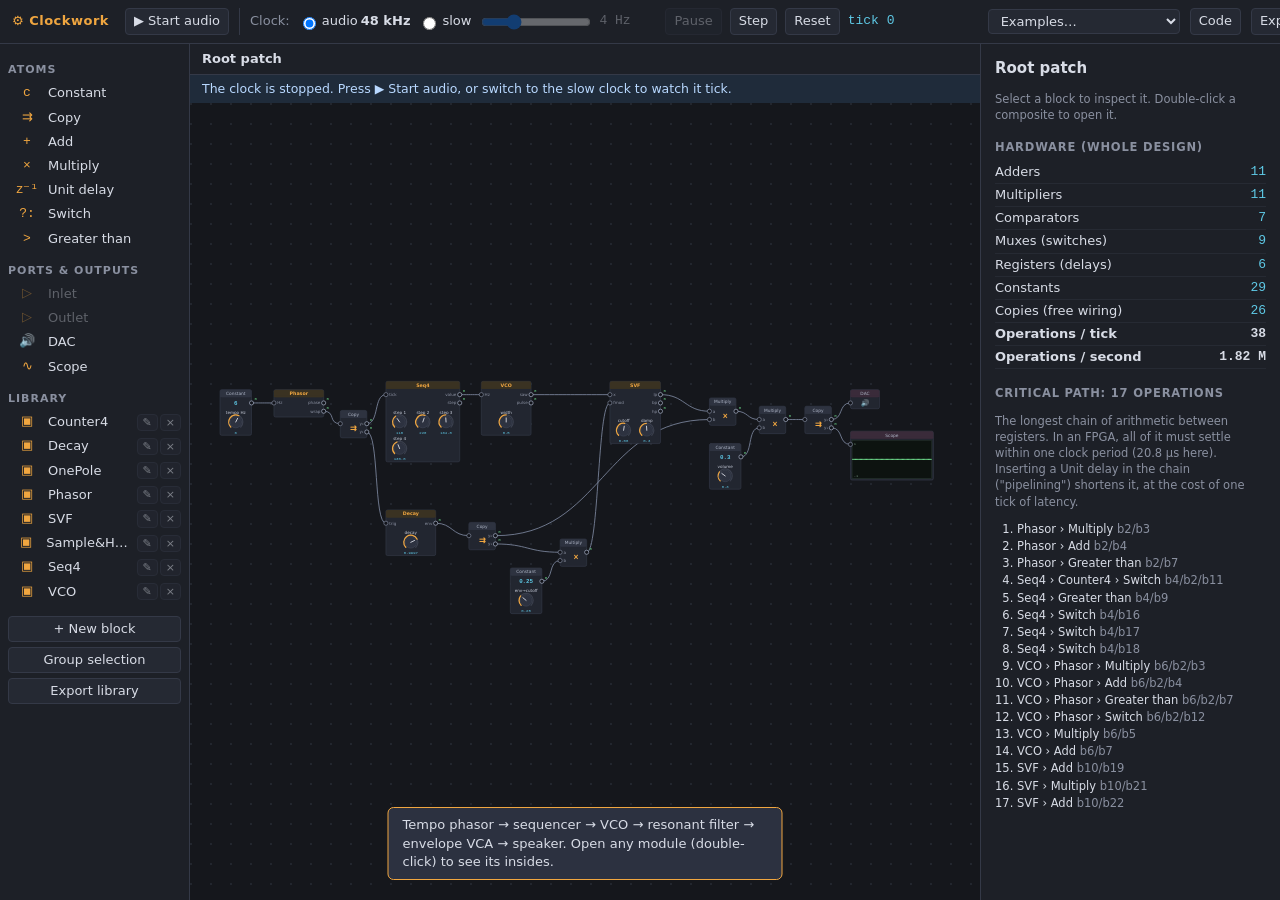
==== index.html @ 2e357cfc "Clockwork: transparent dataflow synthesizer MVP Seven atomic blocks on one 48 kHz clock, composite b" ====
<!doctype html>
<html lang="en">
<head>
  <meta charset="utf-8">
  <title>Clockwork — a transparent dataflow synthesizer</title>
  <meta name="viewport" content="width=device-width, initial-scale=1">
  <link rel="stylesheet" href="css/style.css">
</head>
<body>
  <header id="top">
    <div class="brand">⚙ Clockwork</div>
    <button id="btn-audio" title="Start or stop the 48 kHz audio clock">▶ Start audio</button>
    <div class="group clock">
      <span class="dim">Clock:</span>
      <label title="Run the design at the audio sample rate"><input type="radio" name="mode" value="audio"> audio <b id="fs"></b></label>
      <label title="Run the design slowly on the main thread, so you can watch every value change"><input type="radio" name="mode" value="slow"> slow</label>
      <span id="slow-controls">
        <input type="range" id="slow-rate" min="0" max="1" step="0.001" title="Slow clock rate">
        <span id="slow-rate-label" class="mono"></span>
        <button id="btn-pause" title="Pause / run the slow clock">Pause</button>
      </span>
      <button id="btn-step" title="Advance exactly one tick (Space)">Step</button>
      <button id="btn-reset" title="Clear every register to 0 (hardware reset)">Reset</button>
      <span id="ticks" class="mono">tick 0</span>
    </div>
    <div class="spacer"></div>
    <select id="examples" title="Load an example patch"></select>
    <button id="btn-code" title="Show the program the patch compiles to">Code</button>
    <button id="btn-export" title="Download the project as JSON">Export</button>
    <button id="btn-import" title="Load a project or library JSON file">Import</button>
    <button id="btn-help" title="How this works">?</button>
  </header>

  <div id="main">
    <aside id="palette"></aside>
    <section id="center">
      <div id="crumbs"></div>
      <div id="banner"></div>
      <svg id="canvas"></svg>
      <div id="toast"></div>
    </section>
    <aside id="inspector"></aside>
  </div>

  <dialog id="code-dlg">
    <h2>Compiled program</h2>
    <p class="dim small">This is exactly what runs on every audio block. Each wire is a variable <code>nK</code>; each unit delay is a variable that keeps its value between ticks. Constants come from <code>p[]</code> so turning a knob never recompiles.</p>
    <pre class="code"></pre>
    <button class="close">Close</button>
  </dialog>

  <dialog id="help-dlg">
    <h2>How Clockwork works</h2>
    <p><b>One clock.</b> 48 000 times per second, every block computes exactly once. Each wire carries one number per tick.</p>
    <p><b>Seven atoms.</b> Constant, Copy, Add, Multiply, Unit delay, Switch, Greater-than. Everything else — oscillators, sequencers, envelopes, filters — is built from them. Open any library block to see how.</p>
    <p><b>Unit delay = register.</b> It outputs what its input was on the previous tick. Any feedback loop must pass through one; a loop without a delay is a <i>combinational loop</i> and is rejected, just as in FPGA design.</p>
    <p><b>Explicit fan-out.</b> An output drives exactly one input. Use Copy to send a signal to two places.</p>
    <p><b>Clock enables.</b> To run something slower than the clock (a sequencer step, a sample-and-hold), put a Switch in front of a register so it only updates when an "enable" pulse is 1. See <i>Sample&amp;Hold</i>, <i>Counter4</i>, <i>Seq4</i>.</p>
    <p><b>Control panels.</b> Inside a composite, select a Constant and tick "Show as a control". It becomes a knob, toggle or button on every instance's face.</p>
    <h3>Editing</h3>
    <ul>
      <li>Click or drag blocks from the left palette. Drag from an output port (right side) to an input port (left side) to wire.</li>
      <li>Drag a wire off an input to move or remove it. Click a wire and press Delete to remove it.</li>
      <li>Shift-click or shift-drag to select several blocks; <kbd>Ctrl+G</kbd> groups them into a new composite block.</li>
      <li>Double-click a composite to open it (<kbd>Esc</kbd> goes back up). Double-click a constant or knob to type a value.</li>
      <li>Drag the background to pan, scroll to zoom, <kbd>F</kbd> to fit. <kbd>Ctrl+D</kbd> duplicates.</li>
      <li>Slow clock: watch values tick; <kbd>Space</kbd> or Step advances one tick.</li>
    </ul>
    <p class="dim small">Your project autosaves in this browser. Use Export/Import to move it elsewhere.</p>
    <button class="close">Close</button>
  </dialog>

  <input type="file" id="file-input" accept=".json,application/json" hidden>

  <script src="js/blocks.js"></script>
  <script src="js/compiler.js"></script>
  <script src="js/library.js"></script>
  <script src="js/engine.js"></script>
  <script src="js/editor.js"></script>
  <script src="js/app.js"></script>
</body>
</html>
---- css/style.css ----
:root {
  --bg: #15171c; --panel: #1d2027; --panel2: #252933; --line: #343947;
  --text: #d8dce6; --dim: #8a90a0; --accent: #f0a640; --accent2: #5ec8e5;
  --wire: #7f8aa3; --err: #ff6b6b; --ok: #6fdc8c;
  --mono: ui-monospace, 'SF Mono', Menlo, Consolas, monospace;
}
* { box-sizing: border-box; }
html, body { margin: 0; height: 100%; background: var(--bg); color: var(--text); font: 13px/1.4 system-ui, sans-serif; overflow: hidden; }
button, select, input, textarea { font: inherit; color: var(--text); background: var(--panel2); border: 1px solid var(--line); border-radius: 4px; padding: 3px 8px; }
button { cursor: pointer; }
button:hover { border-color: var(--accent); }
button.on { background: #3b2d14; border-color: var(--accent); color: var(--accent); }
button.danger:hover { border-color: var(--err); color: var(--err); }
.mono, code, kbd { font-family: var(--mono); }
.dim { color: var(--dim); }
.small { font-size: 11.5px; }

#top { display: flex; align-items: center; gap: 10px; height: 44px; padding: 0 12px; background: var(--panel); border-bottom: 1px solid var(--line); white-space: nowrap; }
.brand { font-weight: 700; color: var(--accent); letter-spacing: .5px; margin-right: 6px; }
.group { display: flex; align-items: center; gap: 8px; padding: 0 10px; border-left: 1px solid var(--line); }
.group label { display: flex; align-items: center; gap: 3px; cursor: pointer; }
#slow-controls { display: flex; align-items: center; gap: 6px; }
#slow-controls.off { opacity: .35; }
#slow-rate { width: 110px; padding: 0; }
#slow-rate-label { min-width: 60px; }
#ticks { min-width: 110px; color: var(--accent2); }
.spacer { flex: 1; }

#main { display: flex; height: calc(100% - 44px); }
#palette { width: 190px; background: var(--panel); border-right: 1px solid var(--line); overflow-y: auto; padding: 6px 8px 20px; }
#palette h3 { font-size: 11px; text-transform: uppercase; letter-spacing: 1px; color: var(--dim); margin: 12px 0 4px; }
.pitem { display: flex; align-items: center; gap: 8px; padding: 3px 6px; border-radius: 4px; cursor: grab; user-select: none; flex: 1; min-width: 0; }
.pitem:hover { background: var(--panel2); }
.pitem.disabled { opacity: .35; cursor: not-allowed; }
.psym { width: 26px; text-align: center; font-family: var(--mono); color: var(--accent); }
.pname { overflow: hidden; text-overflow: ellipsis; }
.libitem { display: flex; align-items: center; }
.libitem .mini { padding: 0 5px; font-size: 11px; margin-left: 2px; opacity: .5; }
.libitem:hover .mini { opacity: 1; }
.pbuttons { display: flex; flex-direction: column; gap: 5px; margin-top: 12px; }

#center { flex: 1; position: relative; display: flex; flex-direction: column; min-width: 0; }
#crumbs { padding: 6px 12px; background: var(--panel); border-bottom: 1px solid var(--line); }
.crumb { color: var(--text); }
a.crumb { color: var(--accent2); cursor: pointer; text-decoration: underline; }
.crumb.cur { font-weight: 600; }
.sep { color: var(--dim); }
.hint { font-size: 11.5px; margin-left: 8px; }
#banner > div { padding: 5px 12px; font-size: 12.5px; }
#banner .err { background: #3a1f22; color: #ffb3b3; }
#banner .info { background: #1f2b3a; color: #b8d8ff; }
#canvas { flex: 1; width: 100%; display: block; cursor: default; user-select: none; touch-action: none; }
.griddot { fill: #262a33; }
#toast { position: absolute; left: 50%; bottom: 20px; transform: translateX(-50%); background: #2c3140; border: 1px solid var(--accent); padding: 8px 14px; border-radius: 6px; max-width: 70%; opacity: 0; pointer-events: none; transition: opacity .2s; }
#toast.show { opacity: 1; }

/* ---- patch drawing ---- */
.wire { fill: none; stroke: var(--wire); stroke-width: 2; }
.wire.temp { stroke: var(--accent); stroke-dasharray: 5 4; }
.wirehit { fill: none; stroke: transparent; stroke-width: 12; cursor: pointer; }
[data-wire]:hover .wire { stroke: #b6c0d8; }
[data-wire].selected .wire { stroke: var(--accent); stroke-width: 3; }
.boxsel { fill: rgba(240, 166, 64, .08); stroke: var(--accent); stroke-dasharray: 4 3; }

.block .body { fill: #222630; stroke: #3c4252; stroke-width: 1.2; }
.block .head { fill: #2e3340; }
.block { cursor: move; }
.block.selected .body { stroke: var(--accent); stroke-width: 2; }
.block.problem .body { stroke: var(--err); stroke-width: 2.5; fill: #33222a; }
.block text { fill: var(--text); text-anchor: middle; pointer-events: none; }
.block .title { font-size: 10.5px; fill: #aeb5c6; }
.block .symbol { font: 600 20px var(--mono); fill: var(--accent); }
.block .symbol.small { font-size: 16px; }
.block .cval { font: 600 14px var(--mono); fill: var(--accent2); }
.block .pname { font: 12px var(--mono); fill: #cfe7ff; }
.block .plabel { font-size: 10px; fill: var(--dim); text-anchor: start; }
.block .plabel.r { text-anchor: end; }
.block .val { font: 10px var(--mono); fill: var(--ok); text-anchor: start; }
.block .note { font-size: 10.5px; fill: var(--dim); font-style: italic; }
.t-comp .head { fill: #3a3222; }
.t-comp .title { fill: var(--accent); font-weight: 600; font-size: 11.5px; }
.t-delay .head { fill: #23384a; }
.t-delay .symbol { fill: var(--accent2); }
.t-inlet .head, .t-outlet .head { fill: #2b3a2e; }
.t-dac .head, .t-scope .head { fill: #3a2b3a; }
.port { fill: #11131a; stroke: #8b93a7; stroke-width: 1.5; cursor: crosshair; }
.port:hover { fill: var(--accent); stroke: var(--accent); }
.port.out { stroke: #b8c2d8; }

.screen { fill: #0d1310; stroke: #2b3a30; }
.trace { fill: none; stroke: var(--ok); stroke-width: 1.3; }
.dots circle { fill: var(--ok); }
.block .hi, .block .lo { font: 9px var(--mono); fill: #6d8a75; text-anchor: start; }

.ctl { cursor: ns-resize; }
.ctl[data-kind=toggle], .ctl[data-kind=button] { cursor: pointer; }
.ctlhit { fill: transparent; }
.ctl:hover .ctlhit { fill: rgba(255, 255, 255, .04); }
.block .clabel { font-size: 10px; fill: #c6cbd8; }
.block .cvalsm { font: 9.5px var(--mono); fill: var(--accent2); }
.knob { fill: #2d3240; stroke: #4a5163; }
.karc { fill: none; stroke: var(--accent); stroke-width: 3; stroke-linecap: round; }
.karc.bg { stroke: #3a3f4d; }
.kptr { stroke: #e8ebf2; stroke-width: 2; stroke-linecap: round; }
.toggle { fill: #3a3f4d; stroke: #4a5163; }
.toggle.on { fill: #6b4a14; stroke: var(--accent); }
.tknob { fill: #e8ebf2; }
.button { fill: #3a3f4d; stroke: #4a5163; stroke-width: 2; }
.button.on { fill: var(--accent); stroke: #ffd28a; }

/* ---- inspector ---- */
#inspector { width: 300px; background: var(--panel); border-left: 1px solid var(--line); overflow-y: auto; padding: 10px 14px 30px; }
#inspector h2 { font-size: 15px; margin: 4px 0 8px; }
#inspector h3 { font-size: 11.5px; text-transform: uppercase; letter-spacing: .8px; color: var(--dim); margin: 16px 0 6px; }
#inspector h3.err, ul.err { color: var(--err); }
#inspector ul { padding-left: 18px; margin: 4px 0; }
.eq { font: 600 14px var(--mono); color: var(--accent2); background: #171a20; padding: 6px 8px; border-radius: 4px; }
.field { display: flex; align-items: center; gap: 8px; margin: 6px 0; }
.field > span { width: 92px; color: var(--dim); flex-shrink: 0; }
.field input, .field select, .field textarea { flex: 1; min-width: 0; }
.field.col { flex-direction: column; align-items: stretch; }
.field.check > span { width: auto; color: var(--text); }
.field.check input { flex: none; width: auto; margin: 0 4px 0 0; }
table.res { width: 100%; border-collapse: collapse; }
table.res td { padding: 2px 0; border-bottom: 1px solid #262a33; }
table.res td:last-child { text-align: right; font-family: var(--mono); color: var(--accent2); }
table.res tr.sum td { color: var(--text); font-weight: 600; }
pre.code { background: #11131a; border: 1px solid var(--line); border-radius: 4px; padding: 8px; overflow: auto; font: 12px/1.45 var(--mono); color: #cdd6e8; white-space: pre; }
pre.code.small { font-size: 11px; white-space: pre-wrap; word-break: break-all; }
ol.crit { padding-left: 22px; margin: 4px 0; }
ol.crit li { margin: 1px 0; }
details summary { cursor: pointer; color: var(--dim); margin-top: 12px; }

dialog { background: var(--panel); color: var(--text); border: 1px solid var(--line); border-radius: 8px; max-width: 900px; width: 80vw; }
dialog::backdrop { background: rgba(0, 0, 0, .55); }
#code-dlg pre { max-height: 65vh; }
dialog .close { margin-top: 8px; }
kbd { background: var(--panel2); border: 1px solid var(--line); border-radius: 3px; padding: 0 4px; font-size: 11px; }
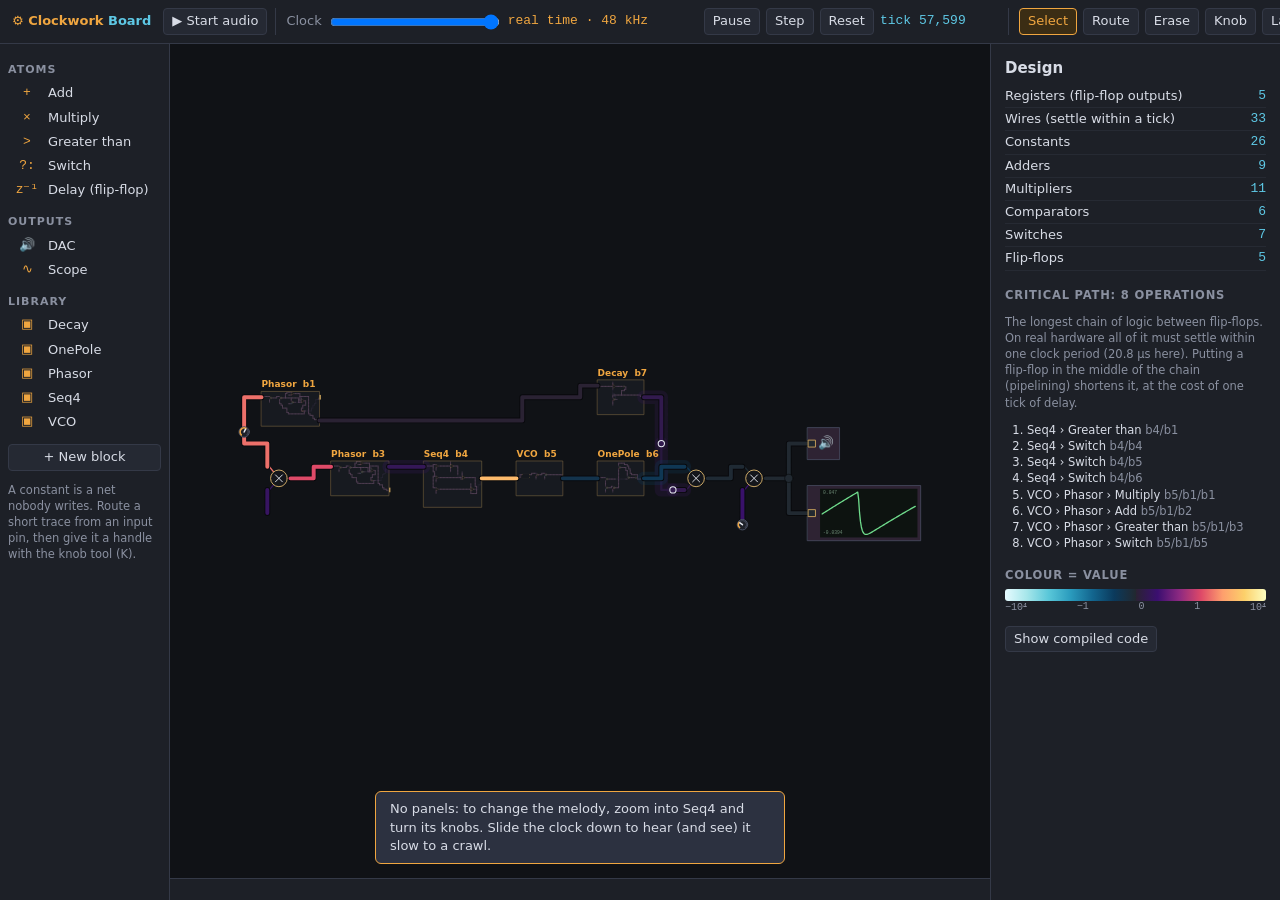
==== commit ad4bfaa4: "Board: flip-flop semantics, style lab, CI Logic ICs settle within the tick; the Delay is a flip-flop" ====
--- a/index.html
+++ b/index.html
@@ -2,81 +2,77 @@
 <html lang="en">
 <head>
   <meta charset="utf-8">
-  <title>Clockwork — a transparent dataflow synthesizer</title>
+  <title>Clockwork Board — nets as registers</title>
   <meta name="viewport" content="width=device-width, initial-scale=1">
-  <link rel="stylesheet" href="css/style.css">
+  <link rel="stylesheet" href="css/grid.css">
 </head>
 <body>
   <header id="top">
-    <div class="brand">⚙ Clockwork</div>
-    <button id="btn-audio" title="Start or stop the 48 kHz audio clock">▶ Start audio</button>
+    <div class="brand">⚙ Clockwork <span>Board</span></div>
+    <button id="btn-audio" title="Switch the DAC (speaker output) on or off">▶ Start audio</button>
     <div class="group clock">
-      <span class="dim">Clock:</span>
-      <label title="Run the design at the audio sample rate"><input type="radio" name="mode" value="audio"> audio <b id="fs"></b></label>
-      <label title="Run the design slowly on the main thread, so you can watch every value change"><input type="radio" name="mode" value="slow"> slow</label>
-      <span id="slow-controls">
-        <input type="range" id="slow-rate" min="0" max="1" step="0.001" title="Slow clock rate">
-        <span id="slow-rate-label" class="mono"></span>
-        <button id="btn-pause" title="Pause / run the slow clock">Pause</button>
-      </span>
-      <button id="btn-step" title="Advance exactly one tick (Space)">Step</button>
-      <button id="btn-reset" title="Clear every register to 0 (hardware reset)">Reset</button>
+      <span class="dim">Clock</span>
+      <input type="range" id="rate" min="0" max="1" step="0.001" title="Clock rate: far right is real time (one tick per audio sample)">
+      <span id="rate-label" class="mono"></span>
+      <button id="btn-run" title="Pause or run the clock">Pause</button>
+      <button id="btn-step" title="Advance exactly one tick (.)">Step</button>
+      <button id="btn-reset" title="Clear every written register to 0">Reset</button>
       <span id="ticks" class="mono">tick 0</span>
     </div>
+    <div class="group tools">
+      <button data-tool="select" title="Select, move blocks, turn knobs (V)">Select</button>
+      <button data-tool="route" title="Route traces: click to start, click for corners, / flips the corner, Tab drops a via, Esc ends (W)">Route</button>
+      <button data-tool="erase" title="Scrub away traces on the active layer; Shift = both layers; right-drag erases in any tool (E)">Erase</button>
+      <button data-tool="knob" title="Add or remove a handle on a net nobody writes (K)">Knob</button>
+      <button id="btn-layer" title="Active layer (Tab)">Layer: top</button>
+    </div>
     <div class="spacer"></div>
-    <select id="examples" title="Load an example patch"></select>
-    <button id="btn-code" title="Show the program the patch compiles to">Code</button>
-    <button id="btn-export" title="Download the project as JSON">Export</button>
-    <button id="btn-import" title="Load a project or library JSON file">Import</button>
-    <button id="btn-help" title="How this works">?</button>
+    <button id="btn-style" title="Try different ways of drawing operations, branch points, direction and registers">Style ▾</button>
+    <select id="examples"></select>
+    <button id="btn-export">Export</button>
+    <button id="btn-import">Import</button>
+    <button id="btn-help">?</button>
+    <a class="link" href="index_old.html" title="The original patch editor">Patch editor</a>
   </header>
-
   <div id="main">
     <aside id="palette"></aside>
     <section id="center">
-      <div id="crumbs"></div>
       <div id="banner"></div>
-      <svg id="canvas"></svg>
+      <canvas id="grid"></canvas>
+      <div id="status" class="mono"></div>
       <div id="toast"></div>
+      <div id="style-pop" hidden></div>
     </section>
     <aside id="inspector"></aside>
   </div>
 
   <dialog id="code-dlg">
     <h2>Compiled program</h2>
-    <p class="dim small">This is exactly what runs on every audio block. Each wire is a variable <code>nK</code>; each unit delay is a variable that keeps its value between ticks. Constants come from <code>p[]</code> so turning a knob never recompiles.</p>
+    <p class="dim small">Every block computes from the registers as they are now, then every register latches at once.</p>
     <pre class="code"></pre>
     <button class="close">Close</button>
   </dialog>
 
   <dialog id="help-dlg">
-    <h2>How Clockwork works</h2>
-    <p><b>One clock.</b> 48 000 times per second, every block computes exactly once. Each wire carries one number per tick.</p>
-    <p><b>Seven atoms.</b> Constant, Copy, Add, Multiply, Unit delay, Switch, Greater-than. Everything else — oscillators, sequencers, envelopes, filters — is built from them. Open any library block to see how.</p>
-    <p><b>Unit delay = register.</b> It outputs what its input was on the previous tick. Any feedback loop must pass through one; a loop without a delay is a <i>combinational loop</i> and is rejected, just as in FPGA design.</p>
-    <p><b>Explicit fan-out.</b> An output drives exactly one input. Use Copy to send a signal to two places.</p>
-    <p><b>Clock enables.</b> To run something slower than the clock (a sequencer step, a sample-and-hold), put a Switch in front of a register so it only updates when an "enable" pulse is 1. See <i>Sample&amp;Hold</i>, <i>Counter4</i>, <i>Seq4</i>.</p>
-    <p><b>Control panels.</b> Inside a composite, select a Constant and tick "Show as a control". It becomes a knob, toggle or button on every instance's face.</p>
-    <h3>Editing</h3>
-    <ul>
-      <li>Click or drag blocks from the left palette. Drag from an output port (right side) to an input port (left side) to wire.</li>
-      <li>Drag a wire off an input to move or remove it. Click a wire and press Delete to remove it.</li>
-      <li>Shift-click or shift-drag to select several blocks; <kbd>Ctrl+G</kbd> groups them into a new composite block.</li>
-      <li>Double-click a composite to open it (<kbd>Esc</kbd> goes back up). Double-click a constant or knob to type a value.</li>
-      <li>Drag the background to pan, scroll to zoom, <kbd>F</kbd> to fit. <kbd>Ctrl+D</kbd> duplicates.</li>
-      <li>Slow clock: watch values tick; <kbd>Space</kbd> or Step advances one tick.</li>
-    </ul>
-    <p class="dim small">Your project autosaves in this browser. Use Export/Import to move it elsewhere.</p>
+    <h2>Clockwork Board</h2>
+    <p><b>ICs and nets.</b> Blocks are ICs with pins. A net is a set of connected traces carrying one number, shown as the trace colour. Logic ICs (add, multiply, compare, switch) settle within the tick, like gates on a real board.</p>
+    <p><b>Flip-flops are the registers.</b> The Delay IC is a flip-flop: the net it drives is a register that only changes at the clock edge. Every feedback loop needs one; a loop without one is an error. The right-hand panel shows the critical path: the longest chain of logic between flip-flops.</p>
+    <p><b>Unwritten nets are constants.</b> Route a short trace from an input pin and give it a handle with the knob tool. A net that an IC drives can't have a handle.</p>
+    <p><b>Routing.</b> With Route (W): click a pin, a trace or empty board to start. Click to place corners and press / to flip the corner. Finish on a pin or a trace to connect. A trace can't cross another net on the same layer: press Tab to drop a via and continue on the bottom layer, which passes under everything. Click a trace with Select to pick the track between junctions; Delete removes it, Shift+Delete removes the whole net.</p>
+    <p><b>Style lab.</b> The Style menu changes how operations, branch points, direction and registers are drawn. <a href="styles.html">Compare them side by side.</a></p>
+    <p><b>Zoom is navigation.</b> Every composite IC shows its own board inside. Scroll in until its traces are big and you are working inside it. The definition is shared, but each instance keeps its own knob values. Double-click an IC to fly into it, Z or Esc to back out, H to see everything.</p>
+    <p><b>One clock.</b> The slider runs the design from 0.5 ticks/s up to real time (48 000 ticks/s, one per audio sample). With audio on, the speaker holds the DAC between ticks, so slow clocks are clicks and real time is sound.</p>
+    <h3>Keys</h3>
+    <p>V select · W route · E erase · K knob · Tab layer/via · / flip corner · Esc end route · R rotate · Delete · Space-drag or middle-drag pan · wheel zoom · . step</p>
     <button class="close">Close</button>
   </dialog>
+  <input type="file" id="file-input" accept=".json" hidden>
 
-  <input type="file" id="file-input" accept=".json,application/json" hidden>
-
-  <script src="js/blocks.js"></script>
-  <script src="js/compiler.js"></script>
-  <script src="js/library.js"></script>
-  <script src="js/engine.js"></script>
-  <script src="js/editor.js"></script>
-  <script src="js/app.js"></script>
+  <script src="js/grid/model.js"></script>
+  <script src="js/grid/compiler.js"></script>
+  <script src="js/grid/library.js"></script>
+  <script src="js/grid/engine.js"></script>
+  <script src="js/grid/view.js"></script>
+  <script src="js/grid/app.js"></script>
 </body>
 </html>
--- a/css/grid.css
+++ b/css/grid.css
@@ -0,0 +1,81 @@
+:root {
+  --bg: #121419; --panel: #1d2027; --panel2: #252933; --line: #343947;
+  --text: #d8dce6; --dim: #8a90a0; --accent: #f0a640; --accent2: #5ec8e5; --err: #ff6b6b;
+  --mono: ui-monospace, 'SF Mono', Menlo, Consolas, monospace;
+}
+* { box-sizing: border-box; }
+html, body { margin: 0; height: 100%; background: var(--bg); color: var(--text); font: 13px/1.4 system-ui, sans-serif; overflow: hidden; }
+button, select, input, textarea { font: inherit; color: var(--text); background: var(--panel2); border: 1px solid var(--line); border-radius: 4px; padding: 3px 8px; }
+button { cursor: pointer; }
+button:hover { border-color: var(--accent); }
+button.on { background: #3b2d14; border-color: var(--accent); color: var(--accent); }
+button.bot { background: #14303b; border-color: var(--accent2); color: var(--accent2); }
+button.danger:hover { border-color: var(--err); color: var(--err); }
+.mono, code { font-family: var(--mono); }
+.dim { color: var(--dim); }
+.small { font-size: 11.5px; }
+.err { color: var(--err); }
+a.link { color: var(--accent2); }
+
+#top { display: flex; align-items: center; gap: 8px; height: 44px; padding: 0 12px; background: var(--panel); border-bottom: 1px solid var(--line); white-space: nowrap; }
+.brand { font-weight: 700; color: var(--accent); margin-right: 4px; }
+.brand span { color: var(--accent2); font-weight: 600; }
+.group { display: flex; align-items: center; gap: 6px; padding-left: 10px; border-left: 1px solid var(--line); }
+#rate { width: 170px; padding: 0; }
+#rate-label { min-width: 190px; color: var(--accent); }
+#ticks { min-width: 120px; color: var(--accent2); }
+.spacer { flex: 1; }
+
+#main { display: flex; height: calc(100% - 44px); }
+#palette { width: 170px; background: var(--panel); border-right: 1px solid var(--line); overflow-y: auto; padding: 6px 8px 20px; }
+#palette h3 { font-size: 11px; text-transform: uppercase; letter-spacing: 1px; color: var(--dim); margin: 12px 0 4px; }
+.pitem { display: flex; gap: 8px; align-items: center; padding: 3px 6px; border-radius: 4px; cursor: pointer; user-select: none; }
+.pitem:hover { background: var(--panel2); }
+.pitem.on { background: #3b2d14; color: var(--accent); }
+.psym { width: 26px; text-align: center; font-family: var(--mono); color: var(--accent); }
+.pbuttons { margin-top: 10px; }
+.pbuttons button { width: 100%; }
+
+#center { flex: 1; position: relative; display: flex; flex-direction: column; min-width: 0; }
+#grid { flex: 1; width: 100%; min-height: 0; display: block; touch-action: none; }
+#status { height: 22px; padding: 3px 10px; font-size: 11.5px; color: var(--dim); background: var(--panel); border-top: 1px solid var(--line); overflow: hidden; white-space: nowrap; }
+#banner > div { padding: 5px 12px; font-size: 12.5px; }
+#banner .err { background: #3a1f22; color: #ffb3b3; }
+#toast { position: absolute; left: 50%; bottom: 36px; transform: translateX(-50%); background: #2c3140; border: 1px solid var(--accent); padding: 8px 14px; border-radius: 6px; max-width: 70%; opacity: 0; pointer-events: none; transition: opacity .2s; }
+#toast.show { opacity: 1; }
+
+#inspector { width: 290px; background: var(--panel); border-left: 1px solid var(--line); overflow-y: auto; padding: 10px 14px 30px; }
+#inspector h2 { font-size: 15px; margin: 4px 0 6px; }
+#inspector h3 { font-size: 11.5px; text-transform: uppercase; letter-spacing: .8px; color: var(--dim); margin: 16px 0 6px; }
+#inspector ul { padding-left: 18px; margin: 4px 0; }
+.eq { font: 600 14px var(--mono); color: var(--accent2); background: #171a20; padding: 6px 8px; border-radius: 4px; }
+.field { display: flex; align-items: center; gap: 8px; margin: 6px 0; }
+.field > span { width: 92px; color: var(--dim); flex-shrink: 0; }
+.field input, .field select, .field textarea { flex: 1; min-width: 0; }
+.field.col { flex-direction: column; align-items: stretch; }
+table.res, table.ports { width: 100%; border-collapse: collapse; }
+table.res td { padding: 2px 0; border-bottom: 1px solid #262a33; }
+table.res td:last-child { text-align: right; font-family: var(--mono); color: var(--accent2); }
+table.res tr.sum td { font-weight: 600; }
+table.ports input { width: 100%; padding: 1px 4px; }
+table.ports td:nth-child(3) { width: 52px; }
+.mini { padding: 0 6px; font-size: 11px; }
+ul.loops li { margin: 3px 0; font-size: 12px; word-break: break-all; }
+.legend { display: flex; height: 12px; border-radius: 3px; overflow: hidden; }
+.legend .bar { flex: 1; }
+.legend .neg { background: linear-gradient(to left, #22282f, #0b3a5c, #13668f, #2a9bbd, #59c7d9, #a6e6ea, #e6fbff); }
+.legend .pos { background: linear-gradient(to right, #2a2233, #3b0f70, #8c2981, #de4968, #fe9f6d, #fcd06a, #fcfdbf); }
+.legend-labels { display: flex; justify-content: space-between; font: 10px var(--mono); color: var(--dim); }
+pre.code { background: #11131a; border: 1px solid var(--line); border-radius: 4px; padding: 8px; overflow: auto; font: 12px/1.45 var(--mono); color: #cdd6e8; }
+pre.code.small { font-size: 11px; white-space: pre-wrap; word-break: break-all; }
+details summary { cursor: pointer; color: var(--dim); margin-top: 12px; }
+dialog { background: var(--panel); color: var(--text); border: 1px solid var(--line); border-radius: 8px; max-width: 900px; width: 80vw; }
+dialog::backdrop { background: rgba(0, 0, 0, .55); }
+#code-dlg pre { max-height: 65vh; }
+ol.crit { padding-left: 22px; margin: 4px 0; }
+#style-pop { position: absolute; top: 8px; right: 8px; background: var(--panel); border: 1px solid var(--line); border-radius: 8px; padding: 6px 12px 4px; z-index: 5; box-shadow: 0 6px 24px rgba(0,0,0,.5); }
+#style-pop fieldset { border: none; padding: 0; margin: 6px 0; }
+#style-pop legend { font-size: 11px; text-transform: uppercase; letter-spacing: .8px; color: var(--dim); margin-bottom: 2px; }
+#style-pop label { display: block; cursor: pointer; padding: 1px 0; }
+body.embed #top, body.embed #palette, body.embed #inspector, body.embed #status, body.embed #toast, body.embed #banner { display: none; }
+body.embed #main { height: 100%; }
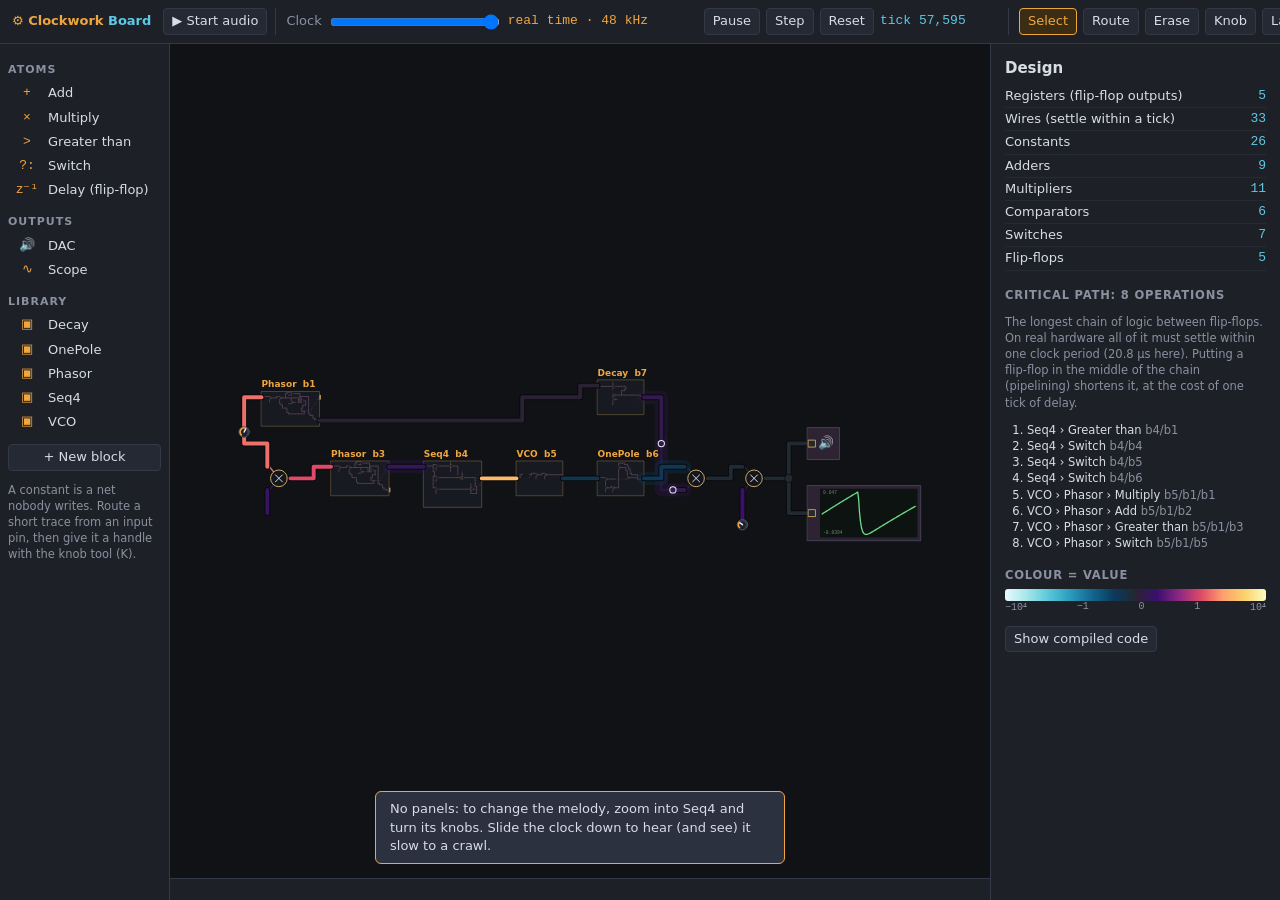
==== commit ffe2c3f4: "Board page title: ICs, traces and flip-flops Co-Authored-By: Claude Opus 5.5 <noreply@anthropic.com>" ====
--- a/index.html
+++ b/index.html
@@ -2,7 +2,7 @@
 <html lang="en">
 <head>
   <meta charset="utf-8">
-  <title>Clockwork Board — nets as registers</title>
+  <title>Clockwork Board — ICs, traces and flip-flops</title>
   <meta name="viewport" content="width=device-width, initial-scale=1">
   <link rel="stylesheet" href="css/grid.css">
 </head>
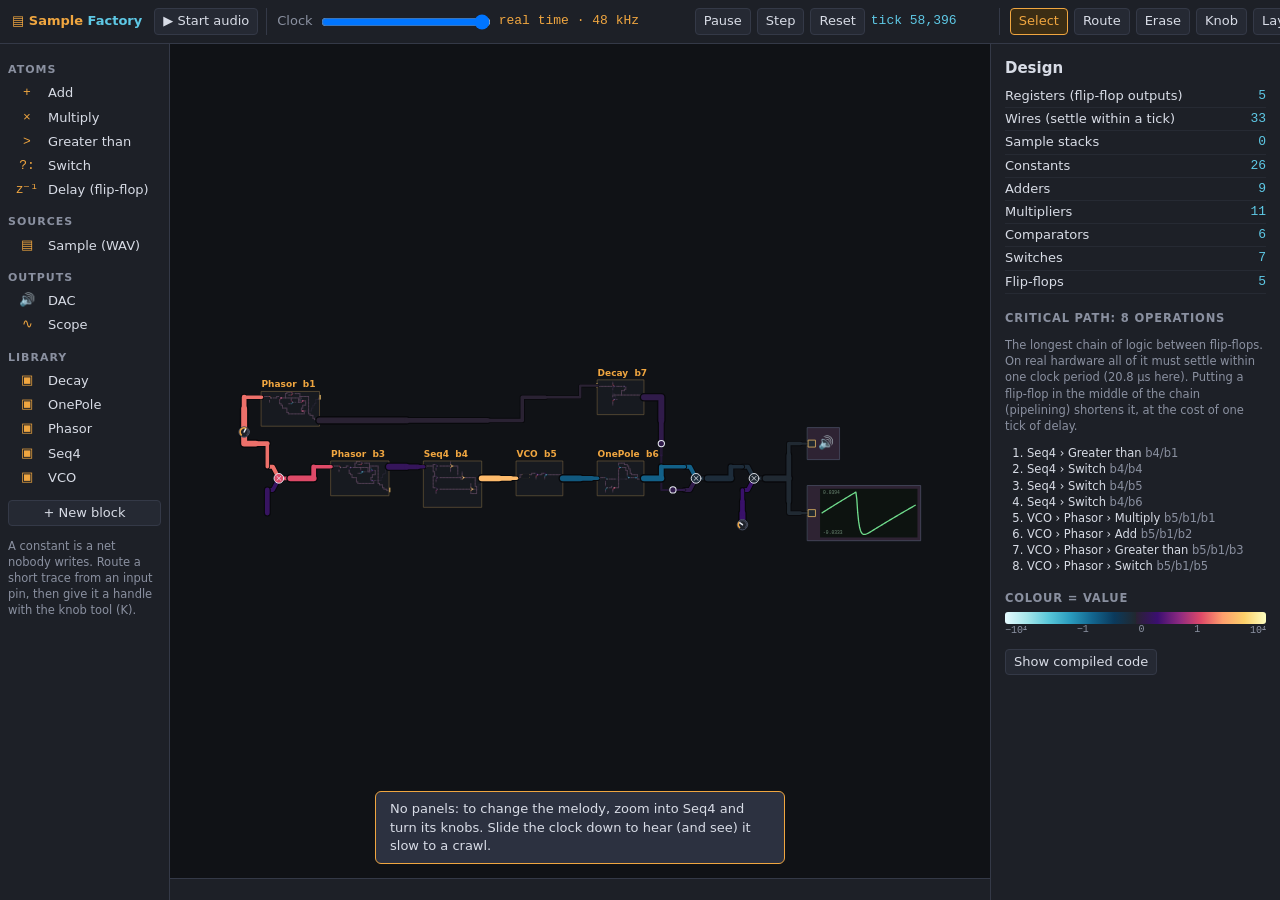
==== commit 14a94ac1: "Sample Factory: rename, and a Sample block that streams a WAV one sample per tick A Sample block hol" ====
--- a/index.html
+++ b/index.html
@@ -2,13 +2,13 @@
 <html lang="en">
 <head>
   <meta charset="utf-8">
-  <title>Clockwork Board — ICs, traces and flip-flops</title>
+  <title>Sample Factory — ICs, traces, flip-flops and sample stacks</title>
   <meta name="viewport" content="width=device-width, initial-scale=1">
   <link rel="stylesheet" href="css/grid.css">
 </head>
 <body>
   <header id="top">
-    <div class="brand">⚙ Clockwork <span>Board</span></div>
+    <div class="brand">▤ Sample <span>Factory</span></div>
     <button id="btn-audio" title="Switch the DAC (speaker output) on or off">▶ Start audio</button>
     <div class="group clock">
       <span class="dim">Clock</span>
@@ -54,9 +54,10 @@
   </dialog>
 
   <dialog id="help-dlg">
-    <h2>Clockwork Board</h2>
+    <h2>Sample Factory</h2>
     <p><b>ICs and nets.</b> Blocks are ICs with pins. A net is a set of connected traces carrying one number, shown as the trace colour. Logic ICs (add, multiply, compare, switch) settle within the tick, like gates on a real board.</p>
     <p><b>Flip-flops are the registers.</b> The Delay IC is a flip-flop: the net it drives is a register that only changes at the clock edge. Every feedback loop needs one; a loop without one is an error. The right-hand panel shows the critical path: the longest chain of logic between flip-flops.</p>
+    <p><b>Sample stacks.</b> A Sample block is a stack of every sample in a WAV file. Each tick it emits the next one, on the same clock edge where the flip-flops latch, so at real time it plays the song and at a slow clock you can step through it one sample at a time. Place one from the palette (Sources) or drop a WAV on the board; double-click the block to load a different file. Reset rewinds it. Songs stay in this browser and are not part of exported files.</p>
     <p><b>Unwritten nets are constants.</b> Route a short trace from an input pin and give it a handle with the knob tool. A net that an IC drives can't have a handle.</p>
     <p><b>Routing.</b> With Route (W): click a pin, a trace or empty board to start. Click to place corners and press / to flip the corner. Finish on a pin or a trace to connect. A trace can't cross another net on the same layer: press Tab to drop a via and continue on the bottom layer, which passes under everything. Click a trace with Select to pick the track between junctions; Delete removes it, Shift+Delete removes the whole net.</p>
     <p><b>Style lab.</b> The Style menu changes how operations, branch points, direction and registers are drawn. <a href="styles.html">Compare them side by side.</a></p>
@@ -67,11 +68,13 @@
     <button class="close">Close</button>
   </dialog>
   <input type="file" id="file-input" accept=".json" hidden>
+  <input type="file" id="wav-input" accept=".wav,audio/wav,audio/x-wav,audio/*" hidden>
 
   <script src="js/grid/model.js"></script>
   <script src="js/grid/compiler.js"></script>
   <script src="js/grid/library.js"></script>
   <script src="js/grid/engine.js"></script>
+  <script src="js/grid/samples.js"></script>
   <script src="js/grid/view.js"></script>
   <script src="js/grid/app.js"></script>
 </body>
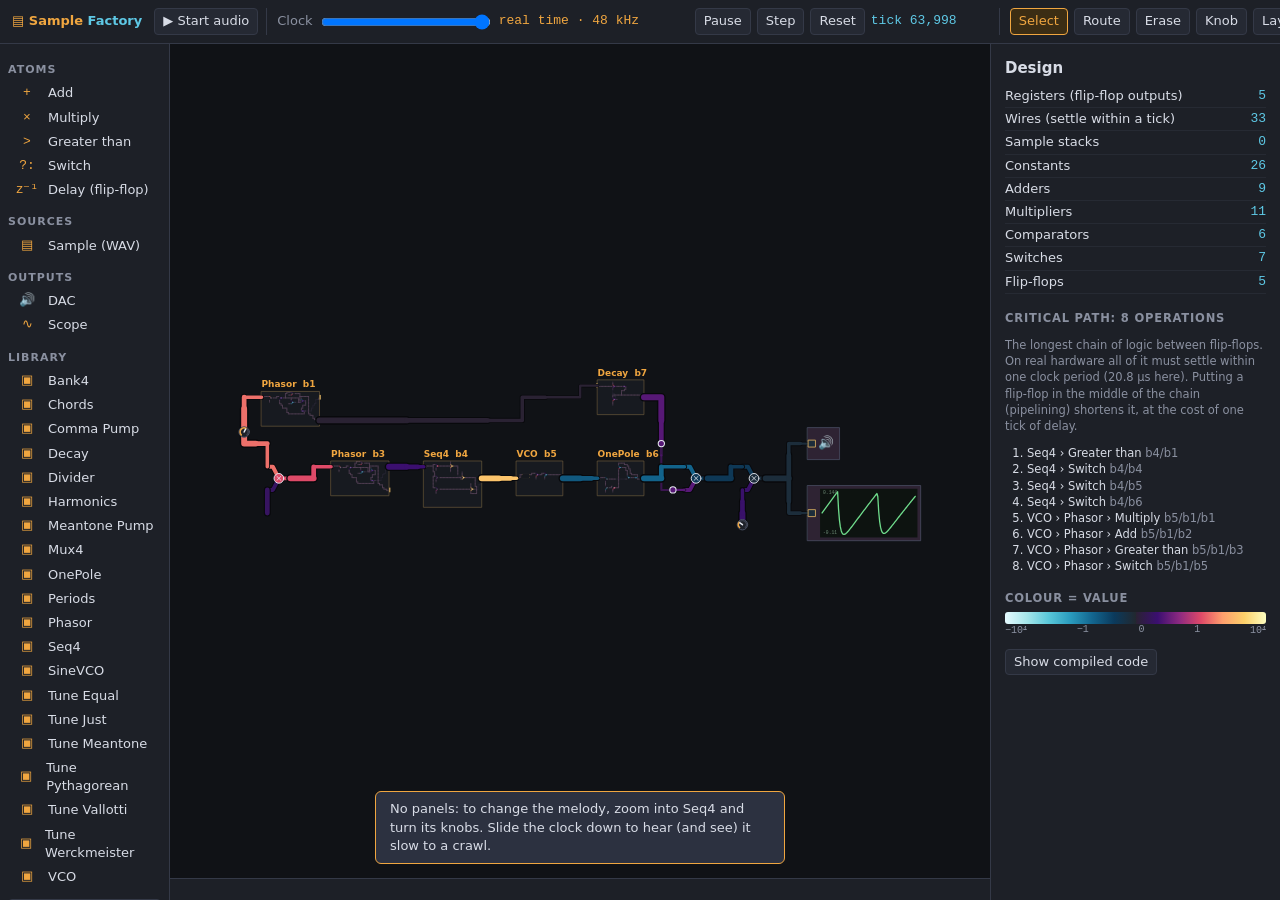
==== commit fc618eaa: "Tuning library for Benson ch. 5: tuning ROMs, scores, comma pump, dividers Six swappable Tune ROM ch" ====
--- a/index.html
+++ b/index.html
@@ -72,6 +72,7 @@
 
   <script src="js/grid/model.js"></script>
   <script src="js/grid/compiler.js"></script>
+  <script src="js/grid/tunings.js"></script>
   <script src="js/grid/library.js"></script>
   <script src="js/grid/engine.js"></script>
   <script src="js/grid/samples.js"></script>
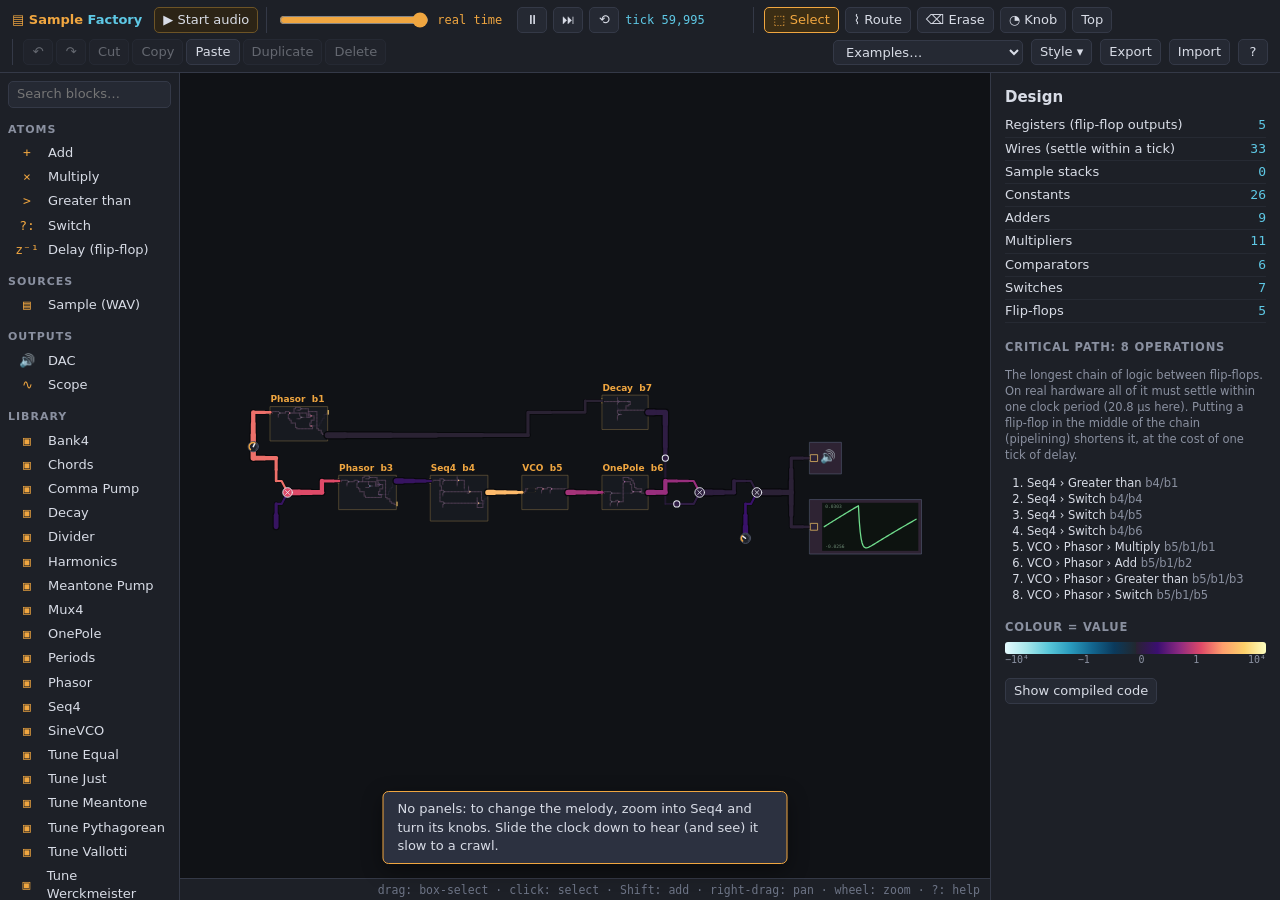
==== commit 437bf587: "Editor core with undo, box-select, copy/paste and rubber-band moves; GUI polish; interactivity tests" ====
--- a/index.html
+++ b/index.html
@@ -9,33 +9,44 @@
 <body>
   <header id="top">
     <div class="brand">▤ Sample <span>Factory</span></div>
-    <button id="btn-audio" title="Switch the DAC (speaker output) on or off">▶ Start audio</button>
+    <button id="btn-audio" class="primary" title="Switch the DAC (speaker output) on or off">▶ Start audio</button>
     <div class="group clock">
-      <span class="dim">Clock</span>
       <input type="range" id="rate" min="0" max="1" step="0.001" title="Clock rate: far right is real time (one tick per audio sample)">
       <span id="rate-label" class="mono"></span>
-      <button id="btn-run" title="Pause or run the clock">Pause</button>
-      <button id="btn-step" title="Advance exactly one tick (.)">Step</button>
-      <button id="btn-reset" title="Clear every written register to 0">Reset</button>
+      <button id="btn-run" class="icon" title="Pause or run the clock">⏸</button>
+      <button id="btn-step" class="icon" title="Advance exactly one tick (.)">⏭</button>
+      <button id="btn-reset" class="icon" title="Reset: clear every register to 0 (rewinds samples)">⟲</button>
       <span id="ticks" class="mono">tick 0</span>
     </div>
-    <div class="group tools">
-      <button data-tool="select" title="Select, move blocks, turn knobs (V)">Select</button>
-      <button data-tool="route" title="Route traces: click to start, click for corners, / flips the corner, Tab drops a via, Esc ends (W)">Route</button>
-      <button data-tool="erase" title="Scrub away traces on the active layer; Shift = both layers; right-drag erases in any tool (E)">Erase</button>
-      <button data-tool="knob" title="Add or remove a handle on a net nobody writes (K)">Knob</button>
-      <button id="btn-layer" title="Active layer (Tab)">Layer: top</button>
+    <div class="group tools" role="toolbar" aria-label="Tools">
+      <button data-tool="select" title="Select and move (V). Drag on empty board to box-select.">⬚ Select</button>
+      <button data-tool="route" title="Route traces (W): click to start, click for corners, / flips, Tab drops a via, Esc ends">⌇ Route</button>
+      <button data-tool="erase" title="Erase traces (E) on the active layer; Shift = both layers">⌫ Erase</button>
+      <button data-tool="knob" title="Knob (K): add or remove a handle on a net nobody drives">◔ Knob</button>
+      <button id="btn-layer" title="Active layer (Tab)">Top</button>
+    </div>
+    <div class="group edit" role="toolbar" aria-label="Edit">
+      <button id="btn-undo" class="icon" title="Undo (Ctrl+Z)" disabled>↶</button>
+      <button id="btn-redo" class="icon" title="Redo (Ctrl+Shift+Z)" disabled>↷</button>
+      <button id="btn-cut" title="Cut (Ctrl+X)" disabled>Cut</button>
+      <button id="btn-copy" title="Copy (Ctrl+C)" disabled>Copy</button>
+      <button id="btn-paste" title="Paste (Ctrl+V)">Paste</button>
+      <button id="btn-dup" title="Duplicate (Ctrl+D)" disabled>Duplicate</button>
+      <button id="btn-del" class="danger" title="Delete (Del)" disabled>Delete</button>
     </div>
     <div class="spacer"></div>
-    <button id="btn-style" title="Try different ways of drawing operations, branch points, direction and registers">Style ▾</button>
-    <select id="examples"></select>
-    <button id="btn-export">Export</button>
-    <button id="btn-import">Import</button>
-    <button id="btn-help">?</button>
-    <a class="link" href="index_old.html" title="The original patch editor">Patch editor</a>
+    <select id="examples" title="Load an example (undoable)"></select>
+    <button id="btn-style" title="How operations, branch points, direction and registers are drawn">Style ▾</button>
+    <button id="btn-export" title="Download the project as JSON">Export</button>
+    <button id="btn-import" title="Open a project JSON">Import</button>
+    <button id="btn-help" class="icon" title="Help and keyboard shortcuts (?)">?</button>
   </header>
   <div id="main">
-    <aside id="palette"></aside>
+    <aside id="palette">
+      <input id="palette-search" type="search" placeholder="Search blocks…" aria-label="Search blocks" autocomplete="off">
+      <div id="palette-list"></div>
+      <p class="dim small"><a class="link" href="index_old.html" title="The original Clockwork patch editor">Old patch editor</a></p>
+    </aside>
     <section id="center">
       <div id="banner"></div>
       <canvas id="grid"></canvas>
@@ -59,12 +70,25 @@
     <p><b>Flip-flops are the registers.</b> The Delay IC is a flip-flop: the net it drives is a register that only changes at the clock edge. Every feedback loop needs one; a loop without one is an error. The right-hand panel shows the critical path: the longest chain of logic between flip-flops.</p>
     <p><b>Sample stacks.</b> A Sample block is a stack of every sample in a WAV file. Each tick it emits the next one, on the same clock edge where the flip-flops latch, so at real time it plays the song and at a slow clock you can step through it one sample at a time. Place one from the palette (Sources) or drop a WAV on the board; double-click the block to load a different file. Reset rewinds it. Songs stay in this browser and are not part of exported files.</p>
     <p><b>Unwritten nets are constants.</b> Route a short trace from an input pin and give it a handle with the knob tool. A net that an IC drives can't have a handle.</p>
-    <p><b>Routing.</b> With Route (W): click a pin, a trace or empty board to start. Click to place corners and press / to flip the corner. Finish on a pin or a trace to connect. A trace can't cross another net on the same layer: press Tab to drop a via and continue on the bottom layer, which passes under everything. Click a trace with Select to pick the track between junctions; Delete removes it, Shift+Delete removes the whole net.</p>
+    <p><b>Routing.</b> With Route (W): click a pin, a trace or empty board to start. Click to place corners and press / to flip the corner. Finish on a pin or a trace to connect. A trace can't cross another net on the same layer: press Tab to drop a via and continue on the bottom layer, which passes under everything.</p>
     <p><b>Style lab.</b> The Style menu changes how operations, branch points, direction and registers are drawn. <a href="styles.html">Compare them side by side.</a></p>
     <p><b>Zoom is navigation.</b> Every composite IC shows its own board inside. Scroll in until its traces are big and you are working inside it. The definition is shared, but each instance keeps its own knob values. Double-click an IC to fly into it, Z or Esc to back out, H to see everything.</p>
     <p><b>One clock.</b> The slider runs the design from 0.5 ticks/s up to real time (48 000 ticks/s, one per audio sample). With audio on, the speaker holds the DAC between ticks, so slow clocks are clicks and real time is sound.</p>
+    <p><b>Selecting and editing.</b> With Select (V), drag on empty board to box-select; click to select a block or a trace; Shift-click adds or removes. Drag anything selected to move the whole selection, or nudge it with the arrow keys. Copy, cut, paste and duplicate work on blocks and traces together, keeping knobs and nets intact. Every change can be undone.</p>
     <h3>Keys</h3>
-    <p>V select · W route · E erase · K knob · Tab layer/via · / flip corner · Esc end route · R rotate · Delete · Space-drag or middle-drag pan · wheel zoom · . step</p>
+    <table class="keys">
+      <tr><td><kbd>V</kbd> <kbd>W</kbd> <kbd>E</kbd> <kbd>K</kbd></td><td>select · route · erase · knob</td></tr>
+      <tr><td><kbd>Ctrl</kbd>+<kbd>Z</kbd> / <kbd>Ctrl</kbd>+<kbd>Shift</kbd>+<kbd>Z</kbd></td><td>undo / redo (also <kbd>Ctrl</kbd>+<kbd>Y</kbd>)</td></tr>
+      <tr><td><kbd>Ctrl</kbd>+<kbd>C</kbd> <kbd>X</kbd> <kbd>V</kbd> <kbd>D</kbd> <kbd>A</kbd></td><td>copy · cut · paste · duplicate · select all</td></tr>
+      <tr><td><kbd>Del</kbd> / <kbd>Shift</kbd>+<kbd>Del</kbd></td><td>delete selection / a clicked trace's whole net</td></tr>
+      <tr><td>arrows (<kbd>Shift</kbd>: ×5)</td><td>nudge the selection</td></tr>
+      <tr><td><kbd>R</kbd></td><td>rotate the selected atom, or the one being placed</td></tr>
+      <tr><td><kbd>Tab</kbd> · <kbd>/</kbd> · <kbd>Esc</kbd></td><td>layer (via while routing) · flip corner · cancel / deselect / zoom out</td></tr>
+      <tr><td>wheel · right/middle/<kbd>Space</kbd>-drag</td><td>zoom · pan</td></tr>
+      <tr><td><kbd>F</kbd> · <kbd>H</kbd> · <kbd>Z</kbd></td><td>zoom to selection · show everything · zoom out one level</td></tr>
+      <tr><td>double-click</td><td>enter a block · type a knob value · load a WAV</td></tr>
+      <tr><td><kbd>.</kbd> · <kbd>?</kbd></td><td>step one tick · this help</td></tr>
+    </table>
     <button class="close">Close</button>
   </dialog>
   <input type="file" id="file-input" accept=".json" hidden>
@@ -77,6 +101,7 @@
   <script src="js/grid/engine.js"></script>
   <script src="js/grid/samples.js"></script>
   <script src="js/grid/view.js"></script>
+  <script src="js/grid/editor.js"></script>
   <script src="js/grid/app.js"></script>
 </body>
 </html>
--- a/css/grid.css
+++ b/css/grid.css
@@ -1,13 +1,22 @@
 :root {
+  color-scheme: dark;
   --bg: #121419; --panel: #1d2027; --panel2: #252933; --line: #343947;
   --text: #d8dce6; --dim: #8a90a0; --accent: #f0a640; --accent2: #5ec8e5; --err: #ff6b6b;
   --mono: ui-monospace, 'SF Mono', Menlo, Consolas, monospace;
 }
-* { box-sizing: border-box; }
+* { box-sizing: border-box; scrollbar-color: #3a3f4d transparent; scrollbar-width: thin; }
 html, body { margin: 0; height: 100%; background: var(--bg); color: var(--text); font: 13px/1.4 system-ui, sans-serif; overflow: hidden; }
-button, select, input, textarea { font: inherit; color: var(--text); background: var(--panel2); border: 1px solid var(--line); border-radius: 4px; padding: 3px 8px; }
-button { cursor: pointer; }
-button:hover { border-color: var(--accent); }
+body { display: flex; flex-direction: column; }
+button, select, input, textarea { font: inherit; color: var(--text); background: var(--panel2); border: 1px solid var(--line); border-radius: 5px; padding: 3px 8px; }
+button { cursor: pointer; transition: border-color .12s, background .12s, color .12s; }
+button:hover:not(:disabled) { border-color: var(--accent); }
+button:active:not(:disabled) { transform: translateY(1px); }
+button:disabled { opacity: .38; cursor: default; }
+button:focus-visible, select:focus-visible, input:focus-visible, textarea:focus-visible { outline: 2px solid var(--accent2); outline-offset: 1px; }
+button.icon { min-width: 30px; padding: 3px 6px; text-align: center; }
+button.primary { background: #2c2416; border-color: #6d5426; }
+kbd { font: 10.5px var(--mono); color: var(--dim); background: #171a20; border: 1px solid var(--line); border-bottom-width: 2px; border-radius: 3px; padding: 0 4px; margin-left: 2px; }
+button.on kbd { color: var(--accent); border-color: #6d5426; }
 button.on { background: #3b2d14; border-color: var(--accent); color: var(--accent); }
 button.bot { background: #14303b; border-color: var(--accent2); color: var(--accent2); }
 button.danger:hover { border-color: var(--err); color: var(--err); }
@@ -17,20 +26,25 @@
 .err { color: var(--err); }
 a.link { color: var(--accent2); }
 
-#top { display: flex; align-items: center; gap: 8px; height: 44px; padding: 0 12px; background: var(--panel); border-bottom: 1px solid var(--line); white-space: nowrap; }
+#top { display: flex; flex-wrap: wrap; align-items: center; gap: 6px 8px; min-height: 46px; padding: 7px 12px; background: var(--panel); border-bottom: 1px solid var(--line); white-space: nowrap; flex-shrink: 0; }
+#top .group.edit { gap: 3px; }
 .brand { font-weight: 700; color: var(--accent); margin-right: 4px; }
 .brand span { color: var(--accent2); font-weight: 600; }
 .group { display: flex; align-items: center; gap: 6px; padding-left: 10px; border-left: 1px solid var(--line); }
-#rate { width: 170px; padding: 0; }
-#rate-label { min-width: 190px; color: var(--accent); }
+#rate { width: 150px; padding: 0; accent-color: var(--accent); }
+#rate-label { min-width: 74px; color: var(--accent); font-size: 12px; }
+#ticks { font-size: 12px; }
+#examples { max-width: 190px; }
 #ticks { min-width: 120px; color: var(--accent2); }
 .spacer { flex: 1; }
 
-#main { display: flex; height: calc(100% - 44px); }
-#palette { width: 170px; background: var(--panel); border-right: 1px solid var(--line); overflow-y: auto; padding: 6px 8px 20px; }
+#main { display: flex; flex: 1; min-height: 0; }
+#palette { width: 180px; background: var(--panel); border-right: 1px solid var(--line); overflow-y: auto; padding: 8px 8px 20px; }
+#palette-search { width: 100%; margin-bottom: 2px; }
 #palette h3 { font-size: 11px; text-transform: uppercase; letter-spacing: 1px; color: var(--dim); margin: 12px 0 4px; }
 .pitem { display: flex; gap: 8px; align-items: center; padding: 3px 6px; border-radius: 4px; cursor: pointer; user-select: none; }
 .pitem:hover { background: var(--panel2); }
+.pitem:active { background: #3b2d14; }
 .pitem.on { background: #3b2d14; color: var(--accent); }
 .psym { width: 26px; text-align: center; font-family: var(--mono); color: var(--accent); }
 .pbuttons { margin-top: 10px; }
@@ -41,8 +55,14 @@
 #status { height: 22px; padding: 3px 10px; font-size: 11.5px; color: var(--dim); background: var(--panel); border-top: 1px solid var(--line); overflow: hidden; white-space: nowrap; }
 #banner > div { padding: 5px 12px; font-size: 12.5px; }
 #banner .err { background: #3a1f22; color: #ffb3b3; }
-#toast { position: absolute; left: 50%; bottom: 36px; transform: translateX(-50%); background: #2c3140; border: 1px solid var(--accent); padding: 8px 14px; border-radius: 6px; max-width: 70%; opacity: 0; pointer-events: none; transition: opacity .2s; }
-#toast.show { opacity: 1; }
+#toast { position: absolute; left: 50%; bottom: 36px; transform: translate(-50%, 6px); background: #2c3140; border: 1px solid var(--accent); padding: 8px 14px; border-radius: 6px; max-width: 70%; opacity: 0; pointer-events: none; transition: opacity .18s, transform .18s; box-shadow: 0 6px 20px rgba(0,0,0,.4); }
+#toast.show { opacity: 1; transform: translate(-50%, 0); }
+#status { display: flex; justify-content: space-between; gap: 16px; }
+#status .hint { color: #6d7486; }
+.btnrow button { margin: 2px 0; }
+table.keys { border-collapse: collapse; font-size: 12.5px; }
+table.keys td { padding: 3px 12px 3px 0; vertical-align: top; }
+table.keys td:first-child { white-space: nowrap; }
 
 #inspector { width: 290px; background: var(--panel); border-left: 1px solid var(--line); overflow-y: auto; padding: 10px 14px 30px; }
 #inspector h2 { font-size: 15px; margin: 4px 0 6px; }
@@ -78,4 +98,4 @@
 #style-pop legend { font-size: 11px; text-transform: uppercase; letter-spacing: .8px; color: var(--dim); margin-bottom: 2px; }
 #style-pop label { display: block; cursor: pointer; padding: 1px 0; }
 body.embed #top, body.embed #palette, body.embed #inspector, body.embed #status, body.embed #toast, body.embed #banner { display: none; }
-body.embed #main { height: 100%; }
+body.embed #main { flex: 1; }
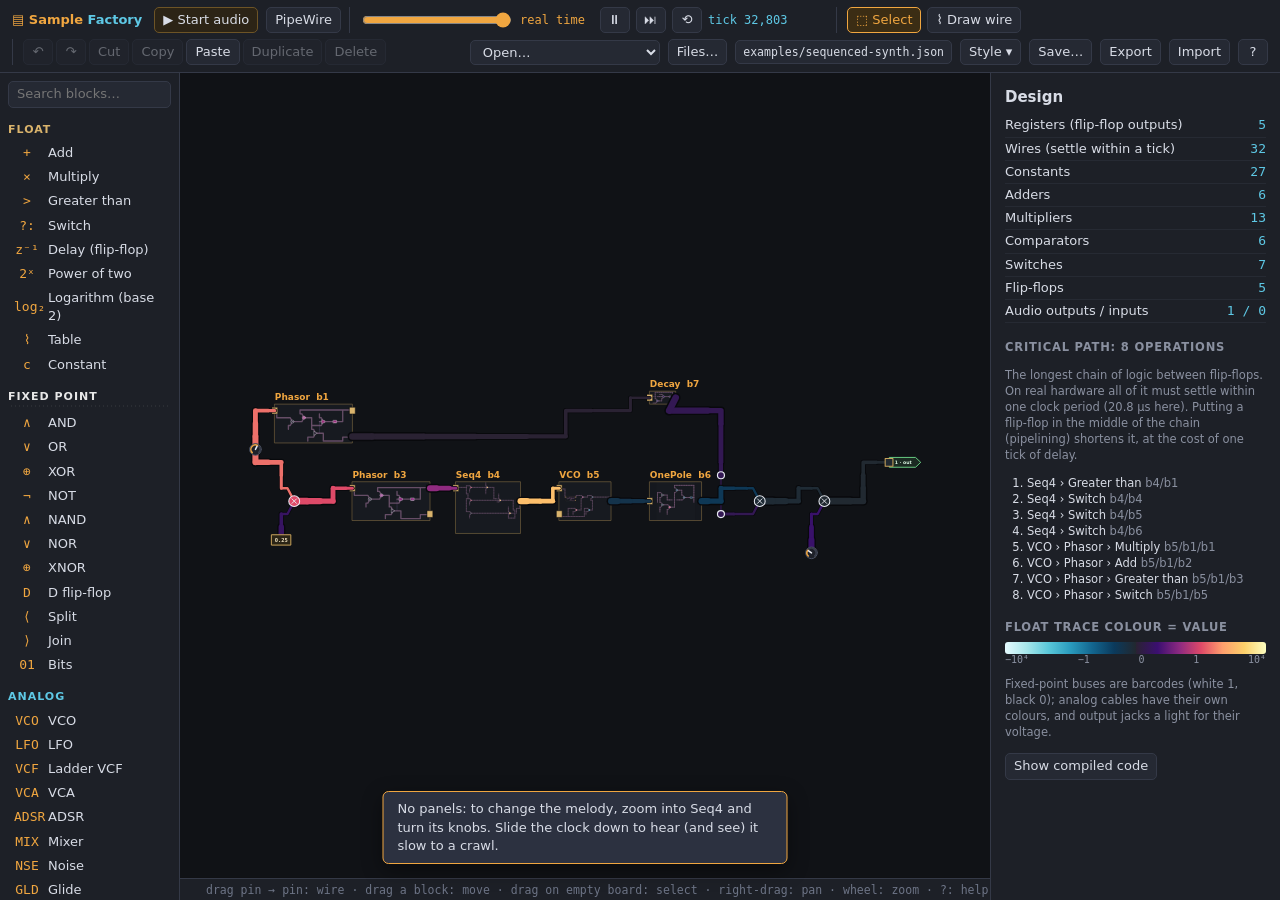
==== commit e3ac729d: "Three signal domains on one canvas, PipeWire sockets, curated design files - Float, fixed-point and " ====
--- a/index.html
+++ b/index.html
@@ -2,28 +2,26 @@
 <html lang="en">
 <head>
   <meta charset="utf-8">
-  <title>Sample Factory — ICs, traces, flip-flops and sample stacks</title>
+  <title>Sample Factory — ICs, gates, traces, cables and flip-flops</title>
   <meta name="viewport" content="width=device-width, initial-scale=1">
   <link rel="stylesheet" href="css/grid.css">
 </head>
 <body>
   <header id="top">
     <div class="brand">▤ Sample <span>Factory</span></div>
-    <button id="btn-audio" class="primary" title="Switch the DAC (speaker output) on or off">▶ Start audio</button>
+    <button id="btn-audio" class="primary" title="Switch sound on or off: the Out sockets play on the speakers (and the In sockets hear the microphone)">▶ Start audio</button>
+    <button id="btn-bridge" title="PipeWire: the design's sockets as ports of a node, and the other programs' nodes on the board (needs tools/pwbridge.py)">PipeWire</button>
     <div class="group clock">
       <input type="range" id="rate" min="0" max="1" step="0.001" title="Clock rate: far right is real time (one tick per audio sample)">
       <span id="rate-label" class="mono"></span>
       <button id="btn-run" class="icon" title="Pause or run the clock">⏸</button>
       <button id="btn-step" class="icon" title="Advance exactly one tick (.)">⏭</button>
-      <button id="btn-reset" class="icon" title="Reset: clear every register to 0 (rewinds samples)">⟲</button>
+      <button id="btn-reset" class="icon" title="Reset: clear every register to 0">⟲</button>
       <span id="ticks" class="mono">tick 0</span>
     </div>
     <div class="group tools" role="toolbar" aria-label="Tools">
-      <button data-tool="select" title="Select and move (V). Drag on empty board to box-select.">⬚ Select</button>
-      <button data-tool="route" title="Route traces (W): click to start, click for corners, / flips, Tab drops a via, Esc ends">⌇ Route</button>
-      <button data-tool="erase" title="Erase traces (E) on the active layer; Shift = both layers">⌫ Erase</button>
-      <button data-tool="knob" title="Knob (K): add or remove a handle on a net nobody drives">◔ Knob</button>
-      <button id="btn-layer" title="Active layer (Tab)">Top</button>
+      <button data-tool="select" title="Select (V): drag pin → pin to wire, drag blocks to move them, drag a trace to reshape it, drag on empty board to box-select">⬚ Select</button>
+      <button data-tool="route" title="Draw a wire corner by corner (W): click a pin or a trace, click corners (/ flips), finish on a pin">⌇ Draw wire</button>
     </div>
     <div class="group edit" role="toolbar" aria-label="Edit">
       <button id="btn-undo" class="icon" title="Undo (Ctrl+Z)" disabled>↶</button>
@@ -35,9 +33,12 @@
       <button id="btn-del" class="danger" title="Delete (Del)" disabled>Delete</button>
     </div>
     <div class="spacer"></div>
-    <select id="examples" title="Load an example (undoable)"></select>
+    <select id="examples" title="Open an example, or a library block on its workbench (undoable)"></select>
+    <button id="btn-files" title="Manage the examples and library blocks: new, open, duplicate, rename, delete, reorder (Ctrl+O)">Files…</button>
+    <button id="curated" class="mono" hidden></button>
     <button id="btn-style" title="How operations, branch points, direction and registers are drawn">Style ▾</button>
-    <button id="btn-export" title="Download the project as JSON">Export</button>
+    <button id="btn-save-example" title="Save the design as an example, or a block into the library">Save…</button>
+    <button id="btn-export" title="Download the design as a design file (JSON)">Export</button>
     <button id="btn-import" title="Open a project JSON">Import</button>
     <button id="btn-help" class="icon" title="Help and keyboard shortcuts (?)">?</button>
   </header>
@@ -66,42 +67,76 @@
 
   <dialog id="help-dlg">
     <h2>Sample Factory</h2>
-    <p><b>ICs and nets.</b> Blocks are ICs with pins. A net is a set of connected traces carrying one number, shown as the trace colour. Logic ICs (add, multiply, compare, switch) settle within the tick, like gates on a real board.</p>
-    <p><b>Flip-flops are the registers.</b> The Delay IC is a flip-flop: the net it drives is a register that only changes at the clock edge. Every feedback loop needs one; a loop without one is an error. The right-hand panel shows the critical path: the longest chain of logic between flip-flops.</p>
-    <p><b>Sample stacks.</b> A Sample block is a stack of every sample in a WAV file. Each tick it emits the next one, on the same clock edge where the flip-flops latch, so at real time it plays the song and at a slow clock you can step through it one sample at a time. Place one from the palette (Sources) or drop a WAV on the board; double-click the block to load a different file. Reset rewinds it. Songs stay in this browser and are not part of exported files.</p>
-    <p><b>Unwritten nets are constants.</b> Route a short trace from an input pin and give it a handle with the knob tool. A net that an IC drives can't have a handle.</p>
-    <p><b>Routing.</b> With Route (W): click a pin, a trace or empty board to start. Click to place corners and press / to flip the corner. Finish on a pin or a trace to connect. A trace can't cross another net on the same layer: press Tab to drop a via and continue on the bottom layer, which passes under everything.</p>
+    <p><b>Blocks and wires, like a rack.</b> Blocks have pins: inputs on the left, outputs on the right (on an analog module's panel, its jacks). Drag from a pin to a pin to connect them with a wire, the way you patch a cable. An output can feed any number of inputs; an input takes one wire, and a new one replaces it. Drag a wire's end off an input to move it, or drop it on empty board to remove it.</p>
+    <p><b>Three kinds of signal, one canvas.</b> <i>Float</i> pins carry numbers and their wires are drawn as copper traces, coloured by value. <i>Fixed-point</i> pins carry words of bits and their wires are barcodes: one stripe per bit, white for 1 and black for 0, live. <i>Analog</i> jacks carry voltages and their wires are patch cables that hang between them. A wire only joins pins of the same kind; converters cross over: ADC and DAC (analog ↔ fixed), Quantizer and Dequantizer (float ↔ fixed), Voltmeter and AWG (analog ↔ float), and the pitch converters.</p>
+    <p><b>How wires look is yours.</b> Select a wire: give it a colour; a trace its width, a cable its droop. Double-click a trace to put a via there (the trace changes layer); until you place vias, they are drawn wherever traces cross. To shape a trace or a barcode, drag it sideways, or draw it corner by corner with Draw wire (W). Moving a block drags its wires along.</p>
+    <p><b>Fixed point.</b> The gates (AND, OR, XOR, NOT, NAND, NOR, XNOR) work on every bit of a bus at once; a bus is as wide as what drives it. Split takes a bus apart into fields and Join puts fields together. The D flip-flop is the register. Where the binary point is, and whether a word is signed, is up to the converters: the bus is only bits.</p>
+    <p><b>Analog modules</b> sit on the board as their panels, knobs and all: VCOs, a ladder filter, VCAs, envelopes, LFOs, noise, a mixer, an analog sequencer. Turn a knob by dragging it (double-click resets it). They run on the same clock as everything else: a tick is always 1/48 000 s of simulated time, so slowing the clock puts them in slow motion too. Each is sampled at the clock edge (one tick of latency), so feedback through them is always allowed. Voltages: 1 V/oct with 0 V = C4, audio ±5 V, gates 0–10 V.</p>
+    <p><b>Sockets.</b> In and Out blocks are the design's audio inputs and outputs. In the browser the first Out is the left speaker and the second the right (one Out plays on both); Ins hear the microphone. With the PipeWire bridge (run <code>python3 tools/pwbridge.py</code> as yourself), the design is a node in PipeWire with a port per socket, to patch in Helvum, and the other programs' nodes can be shown and patched on the board.</p>
+    <p><b>Flip-flops are the registers.</b> The Delay IC is a flip-flop: its output only changes at the clock edge. Every feedback loop needs one; a loop without one is an error. The right-hand panel shows the critical path: the longest chain of logic between flip-flops.</p>
+    <p><b>Constants.</b> A Constant block is a number, with a knob if you like; wire it to any number of inputs. Inside a block, a Constant (or an input's default, set in the block's inspector) is a default: a wire from outside overrides it.</p>
     <p><b>Style lab.</b> The Style menu changes how operations, branch points, direction and registers are drawn. <a href="styles.html">Compare them side by side.</a></p>
     <p><b>Zoom is navigation.</b> Every composite IC shows its own board inside. Scroll in until its traces are big and you are working inside it. The definition is shared, but each instance keeps its own knob values. Double-click an IC to fly into it, Z or Esc to back out, H to see everything.</p>
-    <p><b>One clock.</b> The slider runs the design from 0.5 ticks/s up to real time (48 000 ticks/s, one per audio sample). With audio on, the speaker holds the DAC between ticks, so slow clocks are clicks and real time is sound.</p>
-    <p><b>Selecting and editing.</b> With Select (V), drag on empty board to box-select; click to select a block or a trace; Shift-click adds or removes. Drag anything selected to move the whole selection, or nudge it with the arrow keys. Copy, cut, paste and duplicate work on blocks and traces together, keeping knobs and nets intact. Every change can be undone.</p>
+    <p><b>One clock.</b> The slider runs the design from 0.5 ticks/s up to real time (48 000 ticks/s, one per audio sample). With audio on, every Out holds its value between ticks, so slow clocks are clicks and real time is sound.</p>
+    <p><b>Selecting and editing.</b> With Select (V), drag on empty board to box-select; click a block or a trace to select it; Shift-click adds or removes. Drag a selected block to move the selection, or nudge it with the arrow keys. Copy, cut, paste and duplicate take blocks and the wires between them, keeping knobs intact. Every change can be undone.</p>
     <h3>Keys</h3>
     <table class="keys">
-      <tr><td><kbd>V</kbd> <kbd>W</kbd> <kbd>E</kbd> <kbd>K</kbd></td><td>select · route · erase · knob</td></tr>
+      <tr><td><kbd>V</kbd> <kbd>W</kbd></td><td>select · draw a wire corner by corner</td></tr>
       <tr><td><kbd>Ctrl</kbd>+<kbd>Z</kbd> / <kbd>Ctrl</kbd>+<kbd>Shift</kbd>+<kbd>Z</kbd></td><td>undo / redo (also <kbd>Ctrl</kbd>+<kbd>Y</kbd>)</td></tr>
       <tr><td><kbd>Ctrl</kbd>+<kbd>C</kbd> <kbd>X</kbd> <kbd>V</kbd> <kbd>D</kbd> <kbd>A</kbd></td><td>copy · cut · paste · duplicate · select all</td></tr>
-      <tr><td><kbd>Del</kbd> / <kbd>Shift</kbd>+<kbd>Del</kbd></td><td>delete selection / a clicked trace's whole net</td></tr>
+      <tr><td><kbd>Ctrl</kbd>+<kbd>S</kbd> · <kbd>Ctrl</kbd>+<kbd>O</kbd></td><td>save the open example or block to its file · the Files manager</td></tr>
+      <tr><td><kbd>Del</kbd> / <kbd>Shift</kbd>+<kbd>Del</kbd></td><td>delete selection / all the wires of a clicked trace's net</td></tr>
       <tr><td>arrows (<kbd>Shift</kbd>: ×5)</td><td>nudge the selection</td></tr>
       <tr><td><kbd>R</kbd></td><td>rotate the selected atom, or the one being placed</td></tr>
-      <tr><td><kbd>Tab</kbd> · <kbd>/</kbd> · <kbd>Esc</kbd></td><td>layer (via while routing) · flip corner · cancel / deselect / zoom out</td></tr>
+      <tr><td><kbd>/</kbd> · <kbd>Esc</kbd></td><td>flip the corner while drawing a wire · cancel / deselect / zoom out</td></tr>
       <tr><td>wheel · right/middle/<kbd>Space</kbd>-drag</td><td>zoom · pan</td></tr>
       <tr><td><kbd>F</kbd> · <kbd>H</kbd> · <kbd>Z</kbd></td><td>zoom to selection · show everything · zoom out one level</td></tr>
-      <tr><td>double-click</td><td>enter a block · type a knob value · load a WAV</td></tr>
+      <tr><td>double-click</td><td>enter a block · type a constant's value · reset a module's knob · rename a socket · put or remove a via on a trace</td></tr>
+      <tr><td>drag a knob</td><td>turn it (<kbd>Shift</kbd>: fine)</td></tr>
       <tr><td><kbd>.</kbd> · <kbd>?</kbd></td><td>step one tick · this help</td></tr>
     </table>
     <button class="close">Close</button>
   </dialog>
+  <dialog id="save-dlg">
+    <h2>Save</h2>
+    <p class="dim small">Examples and library blocks are design files in the repository (examples/ and library/). Examples refer to library blocks by name, so a block saved here reaches every design that uses it. See FORMAT.md.</p>
+    <label class="field"><span>What</span><select id="sv-what"></select></label>
+    <label class="field"><span>Title</span><input id="sv-title" autocomplete="off"></label>
+    <label class="field col ex-only"><span>Note, shown when it opens</span><textarea id="sv-note" rows="4"></textarea></label>
+    <label class="field col blk-only"><span>Description (shown in the palette and inspector)</span><textarea id="sv-desc" rows="4"></textarea></label>
+    <label class="field ex-only"><span>Clock</span><select id="sv-rate"></select></label>
+    <label class="field ex-only"><span>Opening view</span><input type="checkbox" id="sv-cam" checked> <span class="dim small">zoomed and panned as on screen now</span></label>
+    <label class="field"><span>File name</span><input id="sv-file" autocomplete="off" placeholder="from the title"></label>
+    <p id="sv-status" class="small dim"></p>
+    <p class="btnrow"><button id="sv-save" class="primary">Save to examples/</button> <button id="sv-download">Download</button> <button class="close">Cancel</button></p>
+  </dialog>
+  <dialog id="files-dlg">
+    <h2>Files</h2>
+    <p class="dim small">The curated examples (examples/) and the block library (library/), as the Open menu lists them. Deleting moves a file to the trash, where it can be restored. Renaming a block updates every file that uses it.</p>
+    <div class="tabs">
+      <button data-tab="examples">Examples <span id="fl-n-examples" class="count"></span></button><button data-tab="library">Library blocks <span id="fl-n-library" class="count"></span></button><button data-tab="trash">Trash <span id="fl-n-trash" class="count"></span></button>
+    </div>
+    <div class="fl-bar"><input id="fl-filter" type="search" placeholder="Filter…" autocomplete="off"> <button id="fl-new" class="primary">+ New</button></div>
+    <p id="fl-readonly" class="err small" hidden>This page is not served by tools/serve.py, so files can be opened but not changed.</p>
+    <div class="fl-scroll"><table class="files"><tbody id="fl-list"></tbody></table></div>
+    <p id="fl-status" class="small"></p>
+    <p class="btnrow"><button class="close">Close</button></p>
+  </dialog>
   <input type="file" id="file-input" accept=".json" hidden>
-  <input type="file" id="wav-input" accept=".wav,audio/wav,audio/x-wav,audio/*" hidden>
 
   <script src="js/grid/model.js"></script>
+  <script src="js/grid/analog.js"></script>
+  <script src="js/grid/converters.js"></script>
+  <script src="js/grid/migrate.js"></script>
+  <script src="js/grid/format.js"></script>
   <script src="js/grid/compiler.js"></script>
   <script src="js/grid/tunings.js"></script>
   <script src="js/grid/library.js"></script>
   <script src="js/grid/engine.js"></script>
-  <script src="js/grid/samples.js"></script>
   <script src="js/grid/view.js"></script>
   <script src="js/grid/editor.js"></script>
+  <script src="js/grid/bridge.js"></script>
+  <script src="js/grid/files.js"></script>
   <script src="js/grid/app.js"></script>
 </body>
 </html>
--- a/css/grid.css
+++ b/css/grid.css
@@ -52,6 +52,14 @@
 
 #center { flex: 1; position: relative; display: flex; flex-direction: column; min-width: 0; }
 #grid { flex: 1; width: 100%; min-height: 0; display: block; touch-action: none; }
+.seg { gap: 0; }
+.seg button { border-radius: 0; margin-left: -1px; }
+.seg button:first-child { border-radius: 5px 0 0 5px; margin-left: 0; }
+.seg button:last-child { border-radius: 0 5px 5px 0; }
+.knobrow input[type=range] { flex: 2; padding: 0; accent-color: var(--accent); }
+.knobrow input[type=number] { flex: 1; max-width: 76px; }
+.knobval { margin: -4px 0 6px 100px; }
+table.jacks td:last-child { white-space: nowrap; vertical-align: top; }
 #status { height: 22px; padding: 3px 10px; font-size: 11.5px; color: var(--dim); background: var(--panel); border-top: 1px solid var(--line); overflow: hidden; white-space: nowrap; }
 #banner > div { padding: 5px 12px; font-size: 12.5px; }
 #banner .err { background: #3a1f22; color: #ffb3b3; }
@@ -99,3 +107,54 @@
 #style-pop label { display: block; cursor: pointer; padding: 1px 0; }
 body.embed #top, body.embed #palette, body.embed #inspector, body.embed #status, body.embed #toast, body.embed #banner { display: none; }
 body.embed #main { flex: 1; }
+#save-dlg.blockmode .ex-only, #save-dlg:not(.blockmode) .blk-only { display: none; }
+#sv-title[readonly] { color: var(--accent); border-color: transparent; background: transparent; }
+/* the three kinds of signal in the palette: copper, barcode, cable */
+#palette h3.dom-float { color: #d9b36c; }
+#palette h3.dom-fixed { color: #e8e8e8; background: repeating-linear-gradient(90deg, transparent 0 3px, #2a2d33 3px 4px) bottom / 100% 2px no-repeat; padding-bottom: 3px; }
+#palette h3.dom-analog { color: #5ec8e5; }
+/* a Bits constant, bit by bit */
+.bitrow { display: flex; flex-wrap: wrap; gap: 2px; margin: 4px 0; }
+.bit { display: flex; flex-direction: column; align-items: center; font-size: 9px; color: var(--dim); }
+.bit input { appearance: none; width: 14px; height: 20px; margin: 0; border: 1px solid #5a6070; background: #050506; cursor: pointer; }
+.bit input:checked { background: #f4f4f4; }
+#btn-bridge.on { background: #16301f; border-color: #6fdc8c; color: #6fdc8c; }
+/* the Files manager */
+#files-dlg { width: min(860px, 94vw); }
+#files-dlg .tabs { display: flex; gap: 0; margin: 8px 0; }
+#files-dlg .tabs button { border-radius: 0; margin-left: -1px; }
+#files-dlg .tabs button:first-child { border-radius: 5px 0 0 5px; margin-left: 0; }
+#files-dlg .tabs button:last-child { border-radius: 0 5px 5px 0; }
+#files-dlg .count { color: var(--dim); font-size: 11px; }
+#files-dlg .fl-bar { display: flex; gap: 8px; margin-bottom: 6px; }
+#files-dlg .fl-bar input { flex: 1; }
+#files-dlg .fl-scroll { max-height: 56vh; overflow: auto; border: 1px solid #2a2f3a; border-radius: 5px; }
+table.files { width: 100%; border-collapse: collapse; }
+table.files td { padding: 5px 6px; border-bottom: 1px solid #22262f; vertical-align: middle; }
+table.files tr.current td { background: #2a2214; }
+table.files td.move { width: 44px; white-space: nowrap; }
+table.files td.acts { text-align: right; white-space: nowrap; }
+table.files tr.editing td { background: #16202a; }
+table.files tr.editing input { width: 22em; }
+table.files .badge { font-size: 10px; color: var(--accent); border: 1px solid #6d5426; border-radius: 3px; padding: 0 4px; margin-left: 4px; }
+#files-dlg.busy { cursor: progress; }
+#files-dlg.busy table, #files-dlg.busy .fl-bar { opacity: 0.6; pointer-events: none; }
+#curated { font-size: 11.5px; padding: 3px 7px; }
+#curated.dirty { color: var(--accent); border-color: #6d5426; }
+/* the block editor's ports: a column of inputs, a column of outputs, a row per row of the block */
+table.portgrid { width: 100%; border-collapse: collapse; table-layout: fixed; }
+table.portgrid th { font-size: 11px; color: var(--dim); text-align: left; font-weight: 600; padding: 2px 4px; }
+table.portgrid th:first-child, table.portgrid td.rownum { width: 18px; }
+table.portgrid td { border: 1px solid #2a2f3a; padding: 3px; vertical-align: middle; height: 30px; }
+table.portgrid td.rownum { color: var(--dim); font-size: 11px; text-align: center; border: none; }
+table.portgrid td.drop { background: #16301f; outline: 1px dashed #6fdc8c; }
+table.portgrid .addhere { width: 100%; opacity: 0.45; }
+table.portgrid .addhere:hover { opacity: 1; }
+.port { background: #1b1f27; border-left: 3px solid #d9b36c; border-radius: 3px; padding: 2px 3px; cursor: grab; }
+.port.dom-fixed { border-left-color: #e8e8e8; }
+.port.dom-analog { border-left-color: #5ec8e5; }
+.port .prow { display: flex; gap: 3px; align-items: center; }
+.port .prow + .prow { margin-top: 2px; }
+.port input { flex: 1; min-width: 0; padding: 1px 3px; }
+.port select { flex: 1; min-width: 0; font-size: 11px; }
+.port .grip { color: var(--dim); cursor: grab; font-size: 11px; letter-spacing: -2px; }
